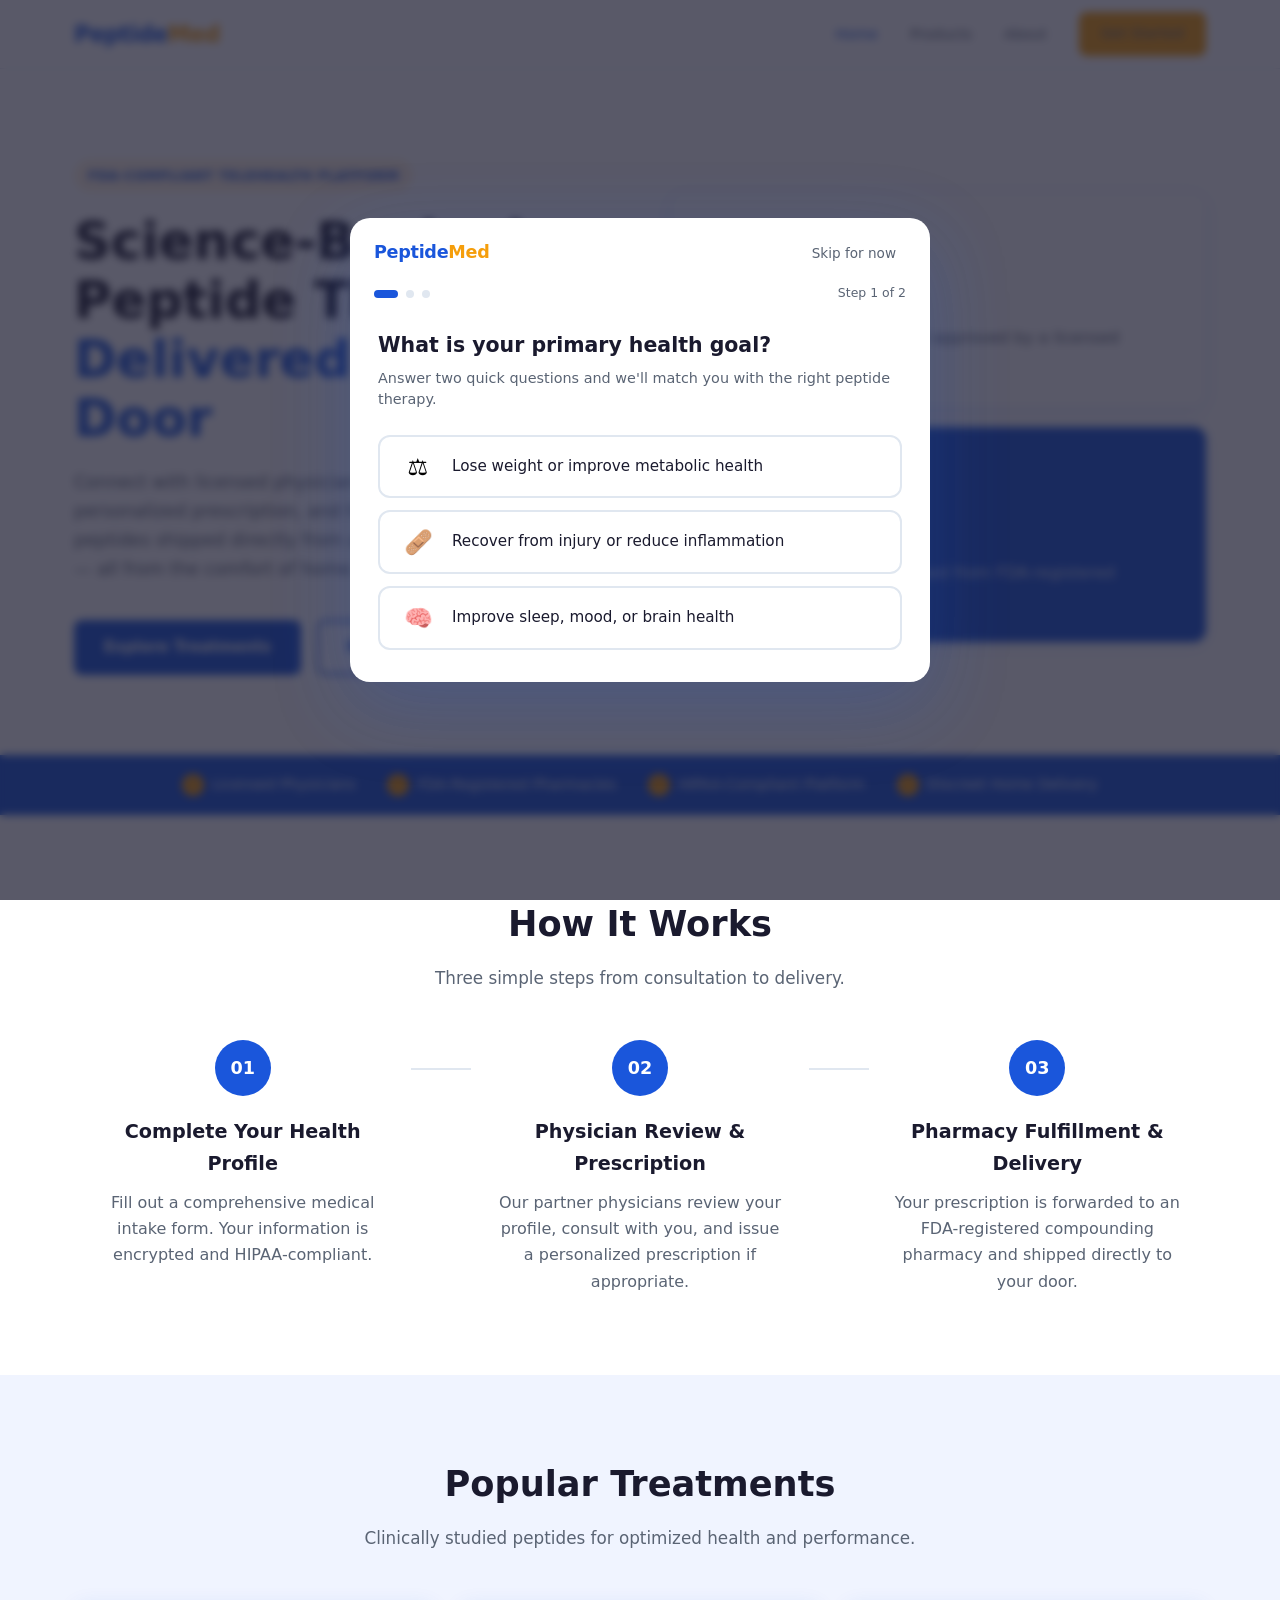
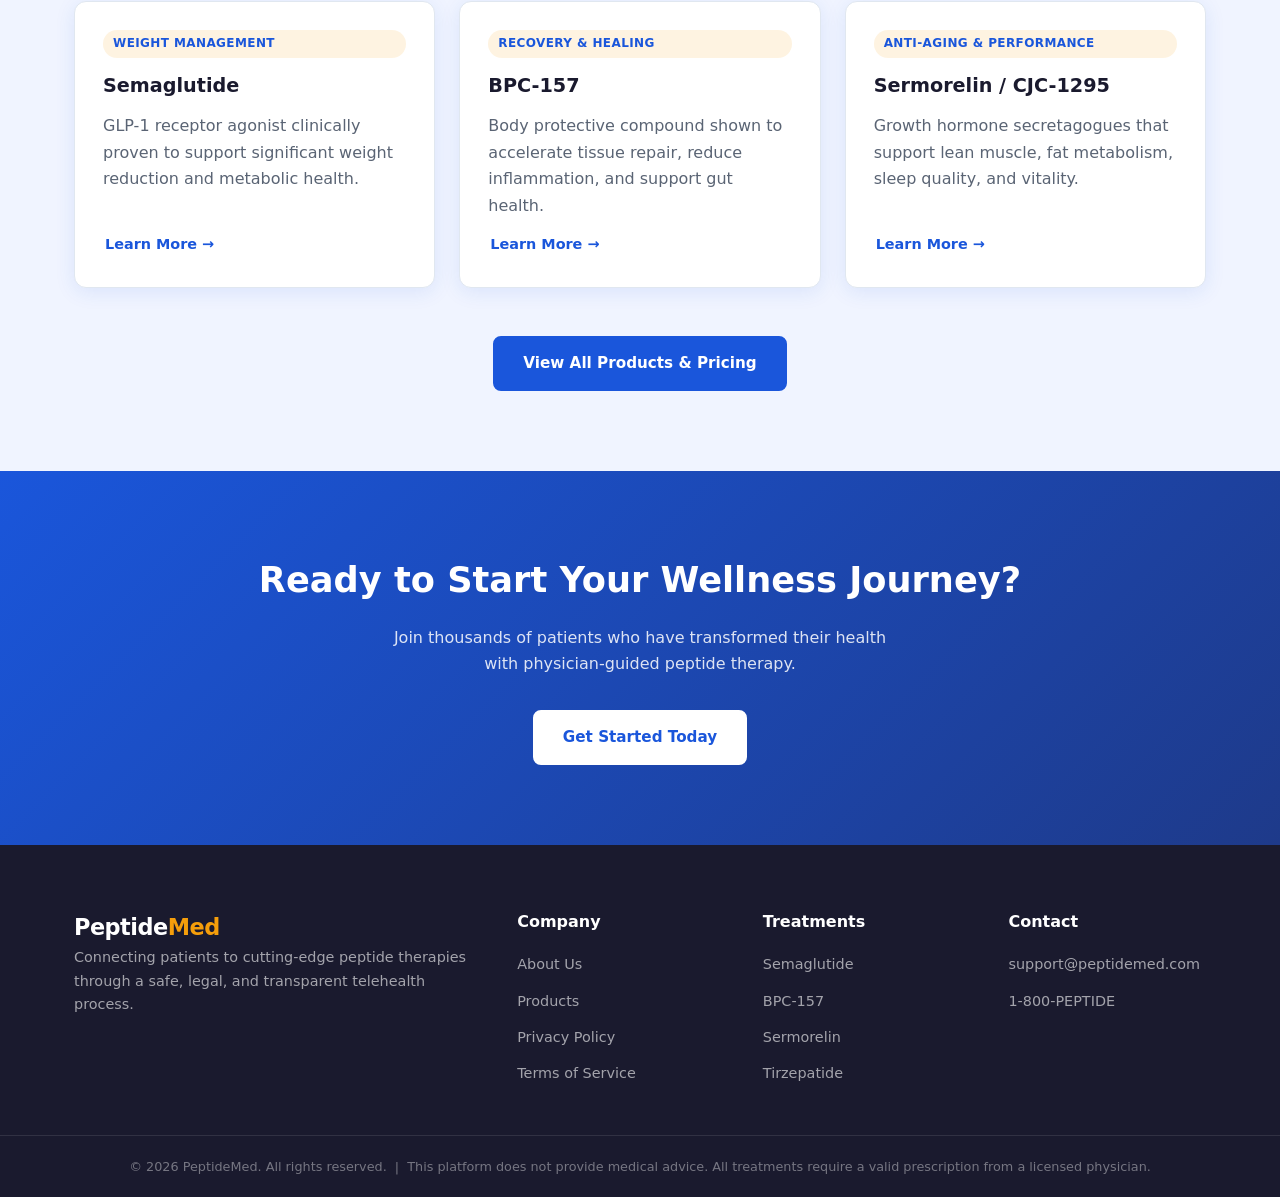
==== index.html @ 068e944d "Initial commit: PeptideMed website with blue/yellow theme, product quiz, and GitHub Pages-ready stru" ====
<!DOCTYPE html>
<html lang="en">
<head>
  <meta charset="UTF-8" />
  <meta name="viewport" content="width=device-width, initial-scale=1.0" />
  <title>PeptideMed — Advanced Telehealth Peptide Therapy</title>
  <link rel="stylesheet" href="css/styles.css" />
</head>
<body>
  <header class="site-header">
    <nav class="navbar">
      <a href="index.html" class="logo">Peptide<span>Med</span></a>
      <ul class="nav-links" id="navLinks">
        <li><a href="index.html" class="active">Home</a></li>
        <li><a href="products.html">Products</a></li>
        <li><a href="about.html">About</a></li>
        <li><a href="#" class="btn-nav">Get Started</a></li>
      </ul>
      <button class="hamburger" id="hamburger">&#9776;</button>
    </nav>
  </header>

  <!-- Hero -->
  <section class="hero">
    <div class="hero-content">
      <span class="hero-badge">FDA-Compliant Telehealth Platform</span>
      <h1>Science-Backed Peptide Therapy, <em>Delivered to Your Door</em></h1>
      <p>Connect with licensed physicians, receive a personalized prescription, and have compounded peptides shipped directly from a certified pharmacy — all from the comfort of home.</p>
      <div class="hero-cta">
        <a href="products.html" class="btn-primary">Explore Treatments</a>
        <a href="about.html" class="btn-secondary">How It Works</a>
      </div>
    </div>
    <div class="hero-visual">
      <div class="hero-card">
        <div class="hero-card-icon">&#9877;</div>
        <h3>Physician-Reviewed</h3>
        <p>Every protocol reviewed and approved by a licensed medical professional.</p>
      </div>
      <div class="hero-card hero-card-alt">
        <div class="hero-card-icon">&#128666;</div>
        <h3>Home Delivery</h3>
        <p>Compounded peptides shipped from FDA-registered pharmacies directly to you.</p>
      </div>
    </div>
  </section>

  <!-- Trust Bar -->
  <section class="trust-bar">
    <div class="container trust-inner">
      <div class="trust-item"><span class="trust-icon">&#10003;</span> Licensed Physicians</div>
      <div class="trust-item"><span class="trust-icon">&#10003;</span> FDA-Registered Pharmacies</div>
      <div class="trust-item"><span class="trust-icon">&#10003;</span> HIPAA-Compliant Platform</div>
      <div class="trust-item"><span class="trust-icon">&#10003;</span> Discreet Home Delivery</div>
    </div>
  </section>

  <!-- How It Works -->
  <section class="section how-it-works">
    <div class="container">
      <h2 class="section-title">How It Works</h2>
      <p class="section-subtitle">Three simple steps from consultation to delivery.</p>
      <div class="steps">
        <div class="step">
          <div class="step-number">01</div>
          <h3>Complete Your Health Profile</h3>
          <p>Fill out a comprehensive medical intake form. Your information is encrypted and HIPAA-compliant.</p>
        </div>
        <div class="step-connector"></div>
        <div class="step">
          <div class="step-number">02</div>
          <h3>Physician Review &amp; Prescription</h3>
          <p>Our partner physicians review your profile, consult with you, and issue a personalized prescription if appropriate.</p>
        </div>
        <div class="step-connector"></div>
        <div class="step">
          <div class="step-number">03</div>
          <h3>Pharmacy Fulfillment &amp; Delivery</h3>
          <p>Your prescription is forwarded to an FDA-registered compounding pharmacy and shipped directly to your door.</p>
        </div>
      </div>
    </div>
  </section>

  <!-- Featured Products -->
  <section class="section featured-products bg-light">
    <div class="container">
      <h2 class="section-title">Popular Treatments</h2>
      <p class="section-subtitle">Clinically studied peptides for optimized health and performance.</p>
      <div class="product-grid">
        <div class="product-card">
          <div class="product-tag">Weight Management</div>
          <h3>Semaglutide</h3>
          <p>GLP-1 receptor agonist clinically proven to support significant weight reduction and metabolic health.</p>
          <a href="products.html" class="btn-card">Learn More &rarr;</a>
        </div>
        <div class="product-card">
          <div class="product-tag">Recovery &amp; Healing</div>
          <h3>BPC-157</h3>
          <p>Body protective compound shown to accelerate tissue repair, reduce inflammation, and support gut health.</p>
          <a href="products.html" class="btn-card">Learn More &rarr;</a>
        </div>
        <div class="product-card">
          <div class="product-tag">Anti-Aging &amp; Performance</div>
          <h3>Sermorelin / CJC-1295</h3>
          <p>Growth hormone secretagogues that support lean muscle, fat metabolism, sleep quality, and vitality.</p>
          <a href="products.html" class="btn-card">Learn More &rarr;</a>
        </div>
      </div>
      <div class="centered-cta">
        <a href="products.html" class="btn-primary">View All Products &amp; Pricing</a>
      </div>
    </div>
  </section>

  <!-- CTA Banner -->
  <section class="cta-banner">
    <div class="container">
      <h2>Ready to Start Your Wellness Journey?</h2>
      <p>Join thousands of patients who have transformed their health with physician-guided peptide therapy.</p>
      <a href="#" class="btn-primary btn-white">Get Started Today</a>
    </div>
  </section>

  <footer class="site-footer">
    <div class="container footer-inner">
      <div class="footer-brand">
        <a href="index.html" class="logo">Peptide<span>Med</span></a>
        <p>Connecting patients to cutting-edge peptide therapies through a safe, legal, and transparent telehealth process.</p>
      </div>
      <div class="footer-links">
        <h4>Company</h4>
        <ul>
          <li><a href="about.html">About Us</a></li>
          <li><a href="products.html">Products</a></li>
          <li><a href="#">Privacy Policy</a></li>
          <li><a href="#">Terms of Service</a></li>
        </ul>
      </div>
      <div class="footer-links">
        <h4>Treatments</h4>
        <ul>
          <li><a href="products.html">Semaglutide</a></li>
          <li><a href="products.html">BPC-157</a></li>
          <li><a href="products.html">Sermorelin</a></li>
          <li><a href="products.html">Tirzepatide</a></li>
        </ul>
      </div>
      <div class="footer-links">
        <h4>Contact</h4>
        <ul>
          <li><a href="mailto:support@peptidemed.com">support@peptidemed.com</a></li>
          <li><a href="tel:18007378433">1-800-PEPTIDE</a></li>
        </ul>
      </div>
    </div>
    <div class="footer-bottom">
      <p>&copy; 2026 PeptideMed. All rights reserved. &nbsp;|&nbsp; This platform does not provide medical advice. All treatments require a valid prescription from a licensed physician.</p>
    </div>
  </footer>

  <script src="js/main.js"></script>
  <script src="js/quiz.js"></script>
</body>
</html>
---- css/styles.css ----
/* ===========================
   PeptideMed — Global Styles
   =========================== */

/* ---------- Reset & Base ---------- */
*, *::before, *::after { box-sizing: border-box; margin: 0; padding: 0; }

:root {
  --color-primary:   #1a56db;
  --color-primary-dk:#1e3a8a;
  --color-accent:    #f59e0b;
  --color-text:      #1a1a2e;
  --color-text-muted:#5a6474;
  --color-bg:        #ffffff;
  --color-bg-light:  #f0f4ff;
  --color-border:    #e0e7f0;
  --font-sans: 'Segoe UI', system-ui, -apple-system, sans-serif;
  --radius: 12px;
  --shadow: 0 4px 20px rgba(26,86,219,0.10);
  --shadow-lg: 0 8px 40px rgba(26,86,219,0.15);
  --transition: 0.2s ease;
}

html { scroll-behavior: smooth; }

body {
  font-family: var(--font-sans);
  font-size: 16px;
  line-height: 1.65;
  color: var(--color-text);
  background: var(--color-bg);
}

a { color: inherit; text-decoration: none; }
ul { list-style: none; }
img { max-width: 100%; display: block; }

.container {
  max-width: 1180px;
  margin: 0 auto;
  padding: 0 24px;
}

.section { padding: 80px 0; }
.bg-light { background: var(--color-bg-light); }

/* ---------- Typography ---------- */
h1 { font-size: clamp(2rem, 4vw, 3.2rem); font-weight: 800; line-height: 1.15; }
h2 { font-size: clamp(1.5rem, 3vw, 2.2rem); font-weight: 700; }
h3 { font-size: 1.2rem; font-weight: 600; }
h4 { font-size: 1rem; font-weight: 600; }
p  { color: var(--color-text-muted); }

.section-title {
  text-align: center;
  margin-bottom: 12px;
  color: var(--color-text);
}
.section-subtitle {
  text-align: center;
  margin-bottom: 48px;
  font-size: 1.05rem;
  color: var(--color-text-muted);
}

/* ---------- Buttons ---------- */
.btn-primary, .btn-secondary, .btn-nav, .btn-card, .btn-white {
  display: inline-block;
  padding: 13px 28px;
  border-radius: 8px;
  font-weight: 600;
  font-size: 0.95rem;
  transition: all var(--transition);
  cursor: pointer;
  border: 2px solid transparent;
}

.btn-primary {
  background: var(--color-primary);
  color: #fff;
  border-color: var(--color-primary);
}
.btn-primary:hover { background: var(--color-primary-dk); border-color: var(--color-primary-dk); transform: translateY(-1px); box-shadow: var(--shadow); }

.btn-secondary {
  background: transparent;
  color: var(--color-primary);
  border-color: var(--color-primary);
}
.btn-secondary:hover { background: var(--color-primary); color: #fff; transform: translateY(-1px); }

.btn-nav {
  background: var(--color-accent);
  color: var(--color-primary-dk);
  padding: 8px 20px;
  font-size: 0.9rem;
}
.btn-nav:hover { background: var(--color-primary); color: #fff; }

.btn-card {
  color: var(--color-primary);
  font-weight: 600;
  font-size: 0.9rem;
  padding: 0;
}
.btn-card:hover { color: var(--color-accent); }

.btn-white {
  background: #fff;
  color: var(--color-primary);
  border-color: #fff;
}
.btn-white:hover { background: var(--color-accent); border-color: var(--color-accent); }

.centered-cta { text-align: center; margin-top: 48px; }

/* ---------- Navbar ---------- */
.site-header {
  position: sticky;
  top: 0;
  z-index: 100;
  background: rgba(255,255,255,0.96);
  backdrop-filter: blur(8px);
  border-bottom: 1px solid var(--color-border);
}

.navbar {
  max-width: 1180px;
  margin: 0 auto;
  padding: 0 24px;
  height: 68px;
  display: flex;
  align-items: center;
  justify-content: space-between;
}

.logo {
  font-size: 1.4rem;
  font-weight: 800;
  color: var(--color-primary);
  letter-spacing: -0.5px;
}
.logo span { color: var(--color-accent); }

.nav-links {
  display: flex;
  align-items: center;
  gap: 32px;
}
.nav-links a {
  font-size: 0.9rem;
  font-weight: 500;
  color: var(--color-text-muted);
  transition: color var(--transition);
}
.nav-links a:hover, .nav-links a.active { color: var(--color-primary); }

.hamburger {
  display: none;
  background: none;
  border: none;
  font-size: 1.5rem;
  cursor: pointer;
  color: var(--color-primary);
}

/* ---------- Hero ---------- */
.hero {
  display: grid;
  grid-template-columns: 1fr 1fr;
  gap: 60px;
  align-items: center;
  max-width: 1180px;
  margin: 0 auto;
  padding: 90px 24px 80px;
}

.hero-badge {
  display: inline-block;
  background: rgba(245,158,11,0.12);
  color: var(--color-primary);
  font-size: 0.8rem;
  font-weight: 600;
  padding: 6px 14px;
  border-radius: 100px;
  letter-spacing: 0.5px;
  text-transform: uppercase;
  margin-bottom: 20px;
}

.hero-content h1 { color: var(--color-text); margin-bottom: 20px; }
.hero-content h1 em { font-style: normal; color: var(--color-primary); }
.hero-content p { font-size: 1.1rem; margin-bottom: 36px; max-width: 480px; }

.hero-cta { display: flex; gap: 16px; flex-wrap: wrap; }

.hero-visual {
  display: flex;
  flex-direction: column;
  gap: 20px;
}

.hero-card {
  background: #fff;
  border: 1px solid var(--color-border);
  border-radius: var(--radius);
  padding: 28px;
  box-shadow: var(--shadow);
}
.hero-card-alt { background: var(--color-primary); color: #fff; border-color: var(--color-primary); }
.hero-card-alt p { color: rgba(255,255,255,0.8); }
.hero-card-alt h3 { color: #fff; }

.hero-card-icon { font-size: 2rem; margin-bottom: 12px; }
.hero-card h3 { margin-bottom: 8px; }

/* ---------- Trust Bar ---------- */
.trust-bar {
  background: var(--color-primary);
  padding: 18px 0;
}
.trust-inner {
  display: flex;
  flex-wrap: wrap;
  justify-content: center;
  gap: 32px;
}
.trust-item {
  display: flex;
  align-items: center;
  gap: 8px;
  color: #fff;
  font-size: 0.9rem;
  font-weight: 500;
}
.trust-icon {
  background: var(--color-accent);
  color: var(--color-primary-dk);
  border-radius: 50%;
  width: 22px;
  height: 22px;
  display: flex;
  align-items: center;
  justify-content: center;
  font-size: 0.7rem;
  font-weight: 700;
  flex-shrink: 0;
}

/* ---------- Steps ---------- */
.steps {
  display: flex;
  align-items: flex-start;
  gap: 0;
}

.step {
  flex: 1;
  text-align: center;
  padding: 0 24px;
}
.step-number {
  width: 56px;
  height: 56px;
  background: var(--color-primary);
  color: #fff;
  border-radius: 50%;
  display: flex;
  align-items: center;
  justify-content: center;
  font-size: 1.1rem;
  font-weight: 700;
  margin: 0 auto 20px;
}
.step h3 { color: var(--color-text); margin-bottom: 10px; }

.step-connector {
  width: 60px;
  flex-shrink: 0;
  height: 2px;
  background: var(--color-border);
  margin-top: 28px;
}

/* ---------- Product Cards (Homepage) ---------- */
.product-grid {
  display: grid;
  grid-template-columns: repeat(3, 1fr);
  gap: 24px;
}

.product-card {
  background: #fff;
  border: 1px solid var(--color-border);
  border-radius: var(--radius);
  padding: 28px;
  display: flex;
  flex-direction: column;
  gap: 12px;
  box-shadow: var(--shadow);
  transition: transform var(--transition), box-shadow var(--transition);
}
.product-card:hover { transform: translateY(-4px); box-shadow: var(--shadow-lg); }

.product-tag {
  display: inline-block;
  background: rgba(245,158,11,0.12);
  color: var(--color-primary);
  font-size: 0.75rem;
  font-weight: 600;
  padding: 4px 10px;
  border-radius: 100px;
  text-transform: uppercase;
  letter-spacing: 0.4px;
}
.product-card h3 { color: var(--color-text); }
.product-card p { flex: 1; }

/* ---------- Product Detail Cards (Products Page) ---------- */
.page-hero {
  background: linear-gradient(135deg, var(--color-primary) 0%, var(--color-primary-dk) 100%);
  color: #fff;
  padding: 80px 24px;
  text-align: center;
}
.page-hero h1 { color: #fff; margin-bottom: 16px; }
.page-hero p { color: rgba(255,255,255,0.85); max-width: 600px; margin: 0 auto; font-size: 1.1rem; }

.disclaimer-bar {
  background: #fff8e1;
  border-bottom: 1px solid #ffe082;
  padding: 12px 24px;
  font-size: 0.88rem;
  color: #5d4037;
}

.category-title {
  font-size: 1.5rem;
  font-weight: 700;
  color: var(--color-text);
  margin: 56px 0 24px;
  padding-bottom: 12px;
  border-bottom: 2px solid var(--color-border);
}
.category-title:first-child { margin-top: 0; }

.product-detail-grid {
  display: grid;
  grid-template-columns: repeat(2, 1fr);
  gap: 24px;
}

.product-detail-card {
  scroll-margin-top: 88px;
  background: #fff;
  border: 1px solid var(--color-border);
  border-radius: var(--radius);
  padding: 32px;
  box-shadow: var(--shadow);
  display: flex;
  flex-direction: column;
  gap: 16px;
  transition: transform var(--transition), box-shadow var(--transition);
}
.product-detail-card:hover { transform: translateY(-3px); box-shadow: var(--shadow-lg); }

.product-detail-header {
  display: flex;
  justify-content: space-between;
  align-items: flex-start;
  gap: 16px;
}
.product-detail-header h3 { color: var(--color-text); font-size: 1.35rem; margin-top: 6px; }

.product-pricing { text-align: right; flex-shrink: 0; }
.price-from { display: block; font-size: 0.75rem; color: var(--color-text-muted); margin-bottom: 2px; }
.price { font-size: 1.8rem; font-weight: 800; color: var(--color-primary); }
.price-period { font-size: 0.9rem; font-weight: 500; color: var(--color-text-muted); }

.product-benefits {
  list-style: none;
  display: flex;
  flex-direction: column;
  gap: 6px;
}
.product-benefits li {
  color: var(--color-text-muted);
  font-size: 0.92rem;
  padding-left: 20px;
  position: relative;
}
.product-benefits li::before {
  content: '✓';
  position: absolute;
  left: 0;
  color: var(--color-accent);
  font-weight: 700;
}

.product-note {
  background: var(--color-bg-light);
  border-left: 3px solid var(--color-accent);
  padding: 10px 14px;
  font-size: 0.85rem;
  color: var(--color-text-muted);
  border-radius: 0 6px 6px 0;
}

/* ---------- CTA Banner ---------- */
.cta-banner {
  background: linear-gradient(135deg, var(--color-primary) 0%, var(--color-primary-dk) 100%);
  padding: 80px 24px;
  text-align: center;
}
.cta-banner h2 { color: #fff; margin-bottom: 16px; }
.cta-banner p  { color: rgba(255,255,255,0.85); max-width: 520px; margin: 0 auto 32px; }

/* ---------- About Page ---------- */
.about-split {
  display: grid;
  grid-template-columns: 1fr 1fr;
  gap: 64px;
  align-items: center;
}
.about-text h2 { color: var(--color-text); margin-bottom: 20px; }
.about-text p { margin-bottom: 16px; }

.about-visual {
  display: grid;
  grid-template-columns: 1fr 1fr;
  gap: 16px;
}
.stat-card {
  background: var(--color-primary);
  color: #fff;
  border-radius: var(--radius);
  padding: 28px 20px;
  text-align: center;
  display: flex;
  flex-direction: column;
  gap: 6px;
}
.stat-card:last-child { grid-column: span 2; }
.stat-number { font-size: 2.4rem; font-weight: 800; color: var(--color-accent); }
.stat-label  { font-size: 0.85rem; color: rgba(255,255,255,0.8); font-weight: 500; }

.process-flow {
  display: flex;
  align-items: flex-start;
  gap: 0;
  flex-wrap: wrap;
}
.process-step {
  flex: 1;
  min-width: 200px;
  text-align: center;
  padding: 0 20px;
}
.process-icon {
  font-size: 2.4rem;
  margin-bottom: 16px;
  display: block;
}
.process-step h3 { color: var(--color-text); margin-bottom: 10px; }
.process-arrow {
  font-size: 1.5rem;
  color: var(--color-accent);
  margin-top: 40px;
  flex-shrink: 0;
}

.partner-grid {
  display: grid;
  grid-template-columns: 1fr 1fr;
  gap: 24px;
}
.partner-card {
  background: #fff;
  border: 1px solid var(--color-border);
  border-radius: var(--radius);
  padding: 36px;
  box-shadow: var(--shadow);
}
.partner-icon { font-size: 2.5rem; margin-bottom: 16px; display: block; }
.partner-card h3 { color: var(--color-text); margin-bottom: 12px; }
.partner-card p  { margin-bottom: 20px; }
.partner-features {
  display: flex;
  flex-direction: column;
  gap: 6px;
}
.partner-features li {
  font-size: 0.9rem;
  color: var(--color-text-muted);
  padding-left: 20px;
  position: relative;
}
.partner-features li::before {
  content: '✓';
  position: absolute;
  left: 0;
  color: var(--color-accent);
  font-weight: 700;
}

.compliance-grid {
  display: grid;
  grid-template-columns: repeat(2, 1fr);
  gap: 24px;
}
.compliance-item {
  background: #fff;
  border: 1px solid var(--color-border);
  border-radius: var(--radius);
  padding: 28px;
  box-shadow: var(--shadow);
}
.compliance-item h4 { color: var(--color-primary); margin-bottom: 10px; font-size: 1.05rem; }

/* ---------- Pending Review Styles ---------- */
.review-badge {
  display: inline-block;
  font-size: 0.72rem;
  font-weight: 700;
  text-transform: uppercase;
  letter-spacing: 0.04em;
  background: rgba(255,152,0,0.14);
  color: #e65100;
  border: 1px solid rgba(255,152,0,0.35);
  border-radius: 4px;
  padding: 3px 8px;
  vertical-align: middle;
  margin-left: 10px;
}

.category-note {
  font-size: 0.9rem;
  color: var(--color-text-muted);
  margin: -12px 0 24px;
  max-width: 700px;
}

.product-detail-card.pending {
  border-color: rgba(255,152,0,0.3);
  background: #fffdf8;
}
.product-detail-card.pending .product-tag {
  background: rgba(255,152,0,0.12);
  color: #b45309;
}
.product-detail-card.pending .btn-primary {
  background: #f59e0b;
}
.product-detail-card.pending .btn-primary:hover {
  background: #d97706;
}

/* ---------- Quiz Modal ---------- */
.quiz-overlay {
  position: fixed;
  inset: 0;
  background: rgba(26, 26, 46, 0.72);
  backdrop-filter: blur(4px);
  z-index: 1000;
  display: flex;
  align-items: center;
  justify-content: center;
  padding: 24px;
  animation: quizFadeIn 0.3s ease;
}
.quiz-overlay.closing { animation: quizFadeOut 0.25s ease forwards; }

@keyframes quizFadeIn  { from { opacity: 0; } to { opacity: 1; } }
@keyframes quizFadeOut { from { opacity: 1; } to { opacity: 0; } }

.quiz-modal {
  background: #fff;
  border-radius: 20px;
  width: 100%;
  max-width: 580px;
  max-height: 90vh;
  overflow-y: auto;
  box-shadow: 0 24px 80px rgba(26,86,219,0.22);
  animation: quizSlideUp 0.35s ease;
}
@keyframes quizSlideUp {
  from { transform: translateY(28px); opacity: 0; }
  to   { transform: translateY(0);    opacity: 1; }
}

.quiz-top {
  display: flex;
  align-items: center;
  justify-content: space-between;
  padding: 20px 24px 0;
}
.quiz-logo { font-size: 1.1rem; font-weight: 800; color: var(--color-primary); letter-spacing: -0.3px; }
.quiz-logo span { color: var(--color-accent); }

.quiz-skip {
  background: none;
  border: none;
  font-size: 0.85rem;
  color: var(--color-text-muted);
  cursor: pointer;
  padding: 6px 10px;
  border-radius: 6px;
  transition: background var(--transition);
  font-family: inherit;
}
.quiz-skip:hover { background: var(--color-bg-light); }

.quiz-progress {
  display: flex;
  align-items: center;
  gap: 8px;
  padding: 16px 24px 0;
}
.quiz-dot {
  width: 8px; height: 8px;
  border-radius: 50%;
  background: var(--color-border);
  transition: all 0.25s;
  flex-shrink: 0;
}
.quiz-dot.active { background: var(--color-primary); width: 24px; border-radius: 4px; }
.quiz-dot.done   { background: var(--color-accent); }
.quiz-step-label { font-size: 0.78rem; color: var(--color-text-muted); margin-left: auto; font-weight: 500; }

.quiz-body { padding: 28px 28px 32px; }
.quiz-question-text { font-size: 1.28rem; font-weight: 700; color: var(--color-text); margin-bottom: 8px; line-height: 1.35; }
.quiz-question-sub  { font-size: 0.9rem; color: var(--color-text-muted); margin-bottom: 24px; line-height: 1.5; }

.quiz-options { display: flex; flex-direction: column; gap: 12px; }

.quiz-option {
  display: flex;
  align-items: center;
  gap: 16px;
  padding: 16px 20px;
  border: 2px solid var(--color-border);
  border-radius: 12px;
  cursor: pointer;
  transition: border-color var(--transition), background var(--transition), box-shadow var(--transition);
  background: #fff;
  text-align: left;
  width: 100%;
  font-family: inherit;
}
.quiz-option:hover    { border-color: var(--color-primary); background: rgba(26,86,219,0.03); }
.quiz-option.selected { border-color: var(--color-primary); background: rgba(26,86,219,0.06); box-shadow: 0 0 0 3px rgba(26,86,219,0.12); }
.quiz-option-icon  { font-size: 1.45rem; flex-shrink: 0; width: 36px; text-align: center; }
.quiz-option-label { font-size: 0.95rem; font-weight: 500; color: var(--color-text); line-height: 1.4; }

.quiz-result { padding: 32px 28px; text-align: center; }
.quiz-result-label { font-size: 0.75rem; font-weight: 700; text-transform: uppercase; letter-spacing: 0.8px; color: var(--color-text-muted); margin-bottom: 12px; }
.quiz-result-icon  { font-size: 3rem; margin-bottom: 12px; }
.quiz-result-badge {
  display: inline-block;
  background: rgba(245,158,11,0.14);
  color: var(--color-primary-dk);
  font-size: 0.8rem; font-weight: 600;
  padding: 5px 14px;
  border-radius: 100px;
  margin-bottom: 14px;
}
.quiz-result-name { font-size: 2rem; font-weight: 800; color: var(--color-text); margin-bottom: 14px; }
.quiz-result-desc {
  font-size: 0.95rem;
  color: var(--color-text-muted);
  line-height: 1.65;
  margin-bottom: 24px;
  max-width: 440px;
  margin-left: auto; margin-right: auto;
}
.quiz-result-pending {
  background: #fff8e1;
  border: 1px solid #ffe082;
  border-radius: 8px;
  padding: 10px 16px;
  font-size: 0.83rem;
  color: #795548;
  margin-bottom: 24px;
  text-align: left;
}
.quiz-result-actions { display: flex; flex-direction: column; gap: 12px; align-items: center; }
.quiz-result-actions .btn-primary { width: 100%; max-width: 320px; text-align: center; }

.quiz-retake {
  background: none; border: none;
  font-size: 0.85rem; color: var(--color-text-muted);
  cursor: pointer; font-family: inherit; padding: 4px 8px;
  text-decoration: underline; text-decoration-color: transparent;
  transition: color var(--transition), text-decoration-color var(--transition);
}
.quiz-retake:hover { color: var(--color-primary); text-decoration-color: var(--color-primary); }

@media (max-width: 480px) {
  .quiz-modal { border-radius: 16px; }
  .quiz-body  { padding: 20px 20px 24px; }
  .quiz-result { padding: 24px 20px; }
  .quiz-question-text { font-size: 1.12rem; }
  .quiz-result-name   { font-size: 1.6rem; }
}

/* ---------- Footer ---------- */
.site-footer { background: var(--color-text); color: #fff; }
.footer-inner {
  display: grid;
  grid-template-columns: 2fr 1fr 1fr 1fr;
  gap: 48px;
  padding: 64px 24px 48px;
}
.footer-brand .logo { color: #fff; margin-bottom: 16px; }
.footer-brand p { color: rgba(255,255,255,0.6); font-size: 0.9rem; }

.footer-links h4 { color: #fff; margin-bottom: 16px; }
.footer-links ul { display: flex; flex-direction: column; gap: 10px; }
.footer-links a { color: rgba(255,255,255,0.6); font-size: 0.9rem; transition: color var(--transition); }
.footer-links a:hover { color: var(--color-accent); }

.footer-bottom {
  border-top: 1px solid rgba(255,255,255,0.1);
  padding: 20px 24px;
  text-align: center;
}
.footer-bottom p { font-size: 0.8rem; color: rgba(255,255,255,0.4); }

/* ---------- Responsive ---------- */
@media (max-width: 900px) {
  .hero { grid-template-columns: 1fr; gap: 40px; }
  .hero-visual { flex-direction: row; }
  .steps { flex-direction: column; align-items: center; }
  .step-connector { width: 2px; height: 40px; margin: 0 auto; }
  .product-grid { grid-template-columns: 1fr; }
  .product-detail-grid { grid-template-columns: 1fr; }
  .about-split { grid-template-columns: 1fr; }
  .about-visual { grid-template-columns: repeat(3, 1fr); }
  .stat-card:last-child { grid-column: auto; }
  .partner-grid { grid-template-columns: 1fr; }
  .compliance-grid { grid-template-columns: 1fr; }
  .process-flow { flex-direction: column; align-items: center; }
  .process-arrow { transform: rotate(90deg); margin: 8px 0; }
  .footer-inner { grid-template-columns: 1fr 1fr; }
}

@media (max-width: 640px) {
  .nav-links { display: none; flex-direction: column; position: absolute; top: 68px; left: 0; right: 0; background: #fff; border-bottom: 1px solid var(--color-border); padding: 24px; gap: 20px; }
  .nav-links.open { display: flex; }
  .hamburger { display: block; }
  .hero { padding: 60px 24px 48px; }
  .hero-visual { flex-direction: column; }
  .about-visual { grid-template-columns: 1fr 1fr; }
  .footer-inner { grid-template-columns: 1fr; gap: 32px; padding: 40px 24px 32px; }
  .product-detail-header { flex-direction: column; }
  .product-pricing { text-align: left; }
}
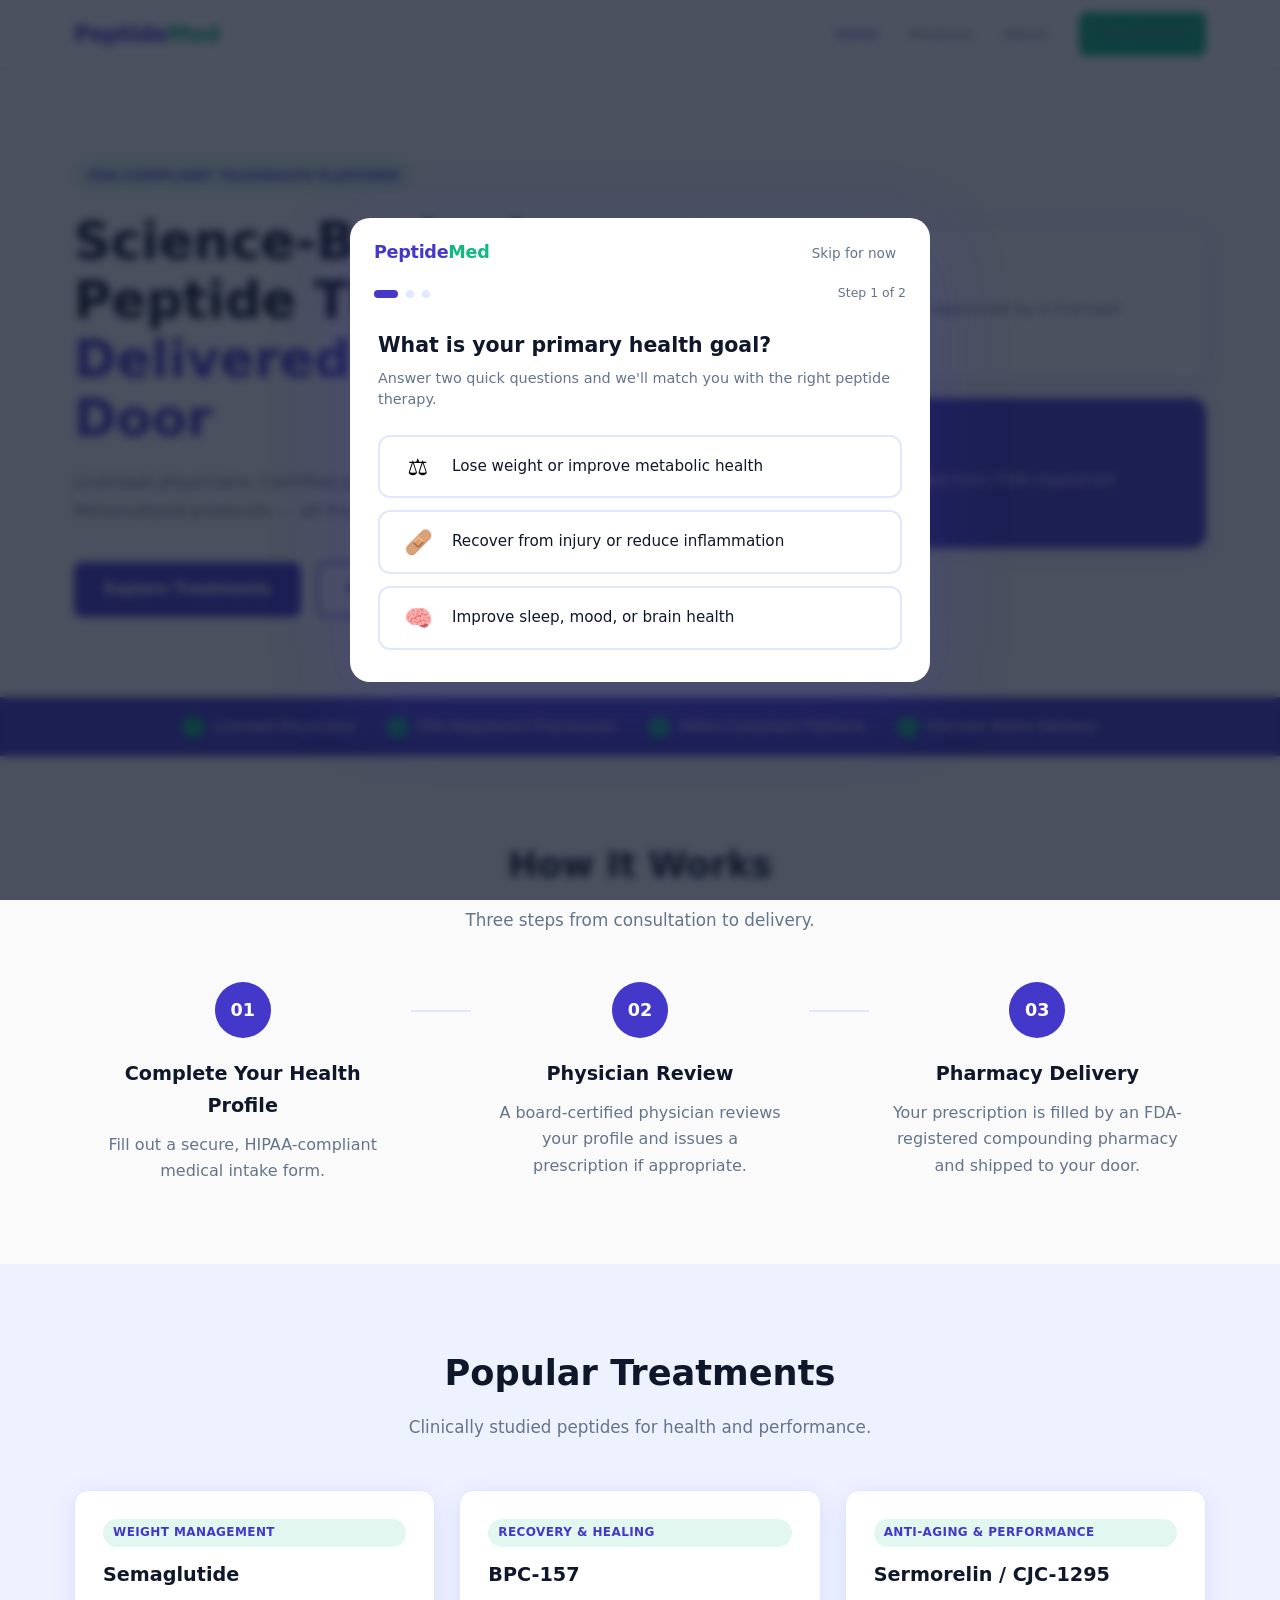
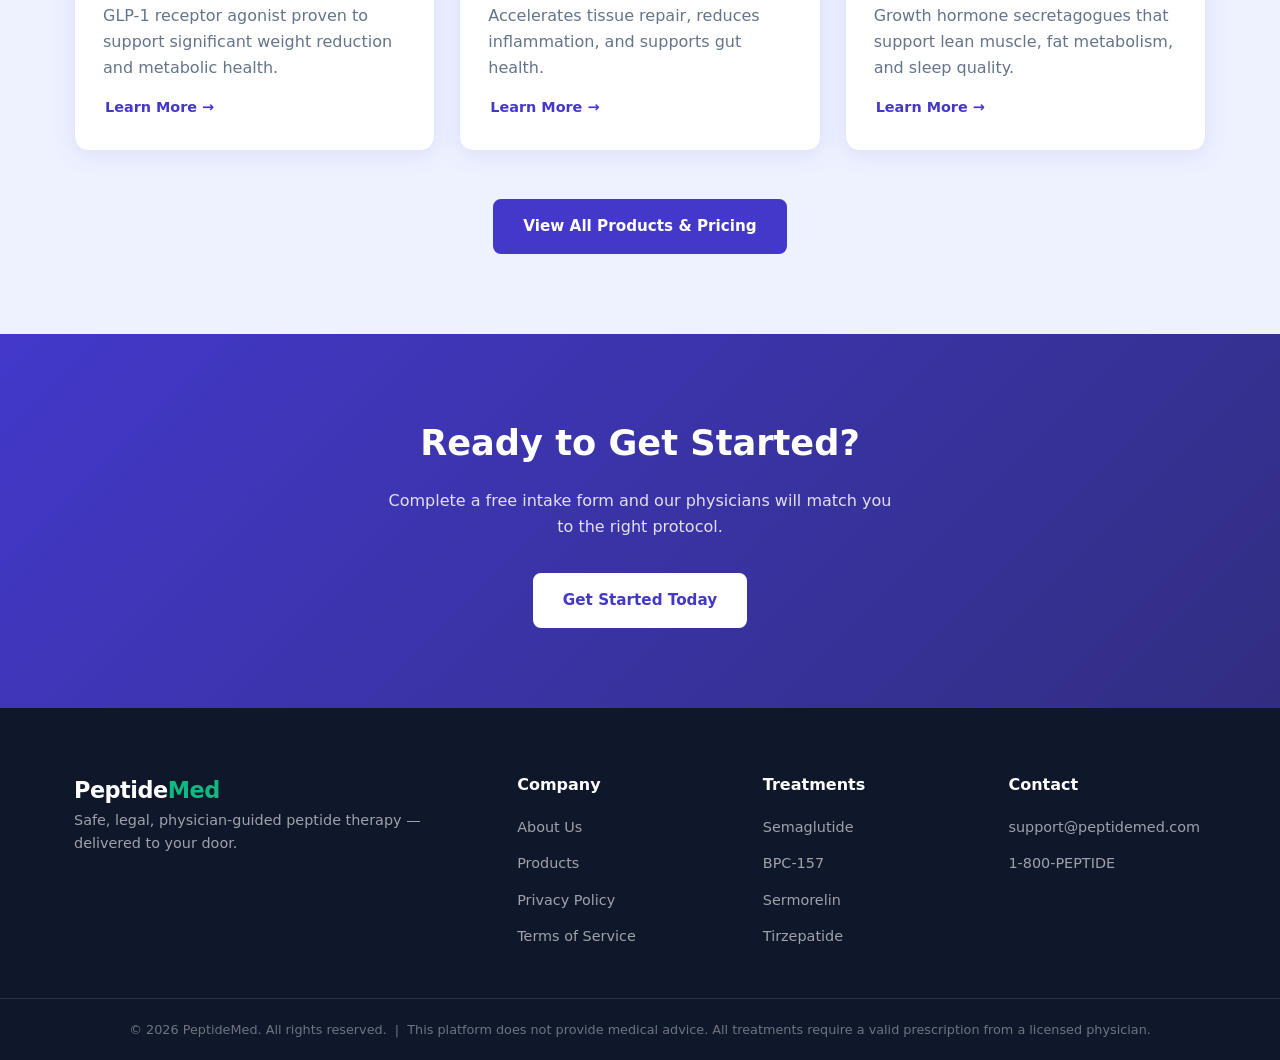
==== commit 1f5bde92: "Remove emojis and tighten copy across all pages Co-Authored-By: Claude Sonnet 4.6 <noreply@anthropic" ====
--- a/index.html
+++ b/index.html
@@ -25,7 +25,7 @@
     <div class="hero-content">
       <span class="hero-badge">FDA-Compliant Telehealth Platform</span>
       <h1>Science-Backed Peptide Therapy, <em>Delivered to Your Door</em></h1>
-      <p>Connect with licensed physicians, receive a personalized prescription, and have compounded peptides shipped directly from a certified pharmacy — all from the comfort of home.</p>
+      <p>Licensed physicians. Certified pharmacies. Personalized protocols — all from home.</p>
       <div class="hero-cta">
         <a href="products.html" class="btn-primary">Explore Treatments</a>
         <a href="about.html" class="btn-secondary">How It Works</a>
@@ -33,12 +33,10 @@
     </div>
     <div class="hero-visual">
       <div class="hero-card">
-        <div class="hero-card-icon">&#9877;</div>
         <h3>Physician-Reviewed</h3>
         <p>Every protocol reviewed and approved by a licensed medical professional.</p>
       </div>
       <div class="hero-card hero-card-alt">
-        <div class="hero-card-icon">&#128666;</div>
         <h3>Home Delivery</h3>
         <p>Compounded peptides shipped from FDA-registered pharmacies directly to you.</p>
       </div>
@@ -59,24 +57,24 @@
   <section class="section how-it-works">
     <div class="container">
       <h2 class="section-title">How It Works</h2>
-      <p class="section-subtitle">Three simple steps from consultation to delivery.</p>
+      <p class="section-subtitle">Three steps from consultation to delivery.</p>
       <div class="steps">
         <div class="step">
           <div class="step-number">01</div>
           <h3>Complete Your Health Profile</h3>
-          <p>Fill out a comprehensive medical intake form. Your information is encrypted and HIPAA-compliant.</p>
+          <p>Fill out a secure, HIPAA-compliant medical intake form.</p>
         </div>
         <div class="step-connector"></div>
         <div class="step">
           <div class="step-number">02</div>
-          <h3>Physician Review &amp; Prescription</h3>
-          <p>Our partner physicians review your profile, consult with you, and issue a personalized prescription if appropriate.</p>
+          <h3>Physician Review</h3>
+          <p>A board-certified physician reviews your profile and issues a prescription if appropriate.</p>
         </div>
         <div class="step-connector"></div>
         <div class="step">
           <div class="step-number">03</div>
-          <h3>Pharmacy Fulfillment &amp; Delivery</h3>
-          <p>Your prescription is forwarded to an FDA-registered compounding pharmacy and shipped directly to your door.</p>
+          <h3>Pharmacy Delivery</h3>
+          <p>Your prescription is filled by an FDA-registered compounding pharmacy and shipped to your door.</p>
         </div>
       </div>
     </div>
@@ -86,24 +84,24 @@
   <section class="section featured-products bg-light">
     <div class="container">
       <h2 class="section-title">Popular Treatments</h2>
-      <p class="section-subtitle">Clinically studied peptides for optimized health and performance.</p>
+      <p class="section-subtitle">Clinically studied peptides for health and performance.</p>
       <div class="product-grid">
         <div class="product-card">
           <div class="product-tag">Weight Management</div>
           <h3>Semaglutide</h3>
-          <p>GLP-1 receptor agonist clinically proven to support significant weight reduction and metabolic health.</p>
+          <p>GLP-1 receptor agonist proven to support significant weight reduction and metabolic health.</p>
           <a href="products.html" class="btn-card">Learn More &rarr;</a>
         </div>
         <div class="product-card">
           <div class="product-tag">Recovery &amp; Healing</div>
           <h3>BPC-157</h3>
-          <p>Body protective compound shown to accelerate tissue repair, reduce inflammation, and support gut health.</p>
+          <p>Accelerates tissue repair, reduces inflammation, and supports gut health.</p>
           <a href="products.html" class="btn-card">Learn More &rarr;</a>
         </div>
         <div class="product-card">
           <div class="product-tag">Anti-Aging &amp; Performance</div>
           <h3>Sermorelin / CJC-1295</h3>
-          <p>Growth hormone secretagogues that support lean muscle, fat metabolism, sleep quality, and vitality.</p>
+          <p>Growth hormone secretagogues that support lean muscle, fat metabolism, and sleep quality.</p>
           <a href="products.html" class="btn-card">Learn More &rarr;</a>
         </div>
       </div>
@@ -116,8 +114,8 @@
   <!-- CTA Banner -->
   <section class="cta-banner">
     <div class="container">
-      <h2>Ready to Start Your Wellness Journey?</h2>
-      <p>Join thousands of patients who have transformed their health with physician-guided peptide therapy.</p>
+      <h2>Ready to Get Started?</h2>
+      <p>Complete a free intake form and our physicians will match you to the right protocol.</p>
       <a href="#" class="btn-primary btn-white">Get Started Today</a>
     </div>
   </section>
@@ -126,7 +124,7 @@
     <div class="container footer-inner">
       <div class="footer-brand">
         <a href="index.html" class="logo">Peptide<span>Med</span></a>
-        <p>Connecting patients to cutting-edge peptide therapies through a safe, legal, and transparent telehealth process.</p>
+        <p>Safe, legal, physician-guided peptide therapy — delivered to your door.</p>
       </div>
       <div class="footer-links">
         <h4>Company</h4>
--- a/css/styles.css
+++ b/css/styles.css
@@ -6,18 +6,18 @@
 *, *::before, *::after { box-sizing: border-box; margin: 0; padding: 0; }
 
 :root {
-  --color-primary:   #1a56db;
-  --color-primary-dk:#1e3a8a;
-  --color-accent:    #f59e0b;
-  --color-text:      #1a1a2e;
-  --color-text-muted:#5a6474;
-  --color-bg:        #ffffff;
-  --color-bg-light:  #f0f4ff;
-  --color-border:    #e0e7f0;
+  --color-primary:   #4338ca;
+  --color-primary-dk:#312e81;
+  --color-accent:    #10b981;
+  --color-text:      #0f172a;
+  --color-text-muted:#64748b;
+  --color-bg:        #fafafa;
+  --color-bg-light:  #eef2ff;
+  --color-border:    #e0e7ff;
   --font-sans: 'Segoe UI', system-ui, -apple-system, sans-serif;
-  --radius: 12px;
-  --shadow: 0 4px 20px rgba(26,86,219,0.10);
-  --shadow-lg: 0 8px 40px rgba(26,86,219,0.15);
+  --radius: 14px;
+  --shadow: 0 4px 24px rgba(67,56,202,0.10);
+  --shadow-lg: 0 8px 40px rgba(67,56,202,0.18);
   --transition: 0.2s ease;
 }
 
@@ -177,7 +177,7 @@
 
 .hero-badge {
   display: inline-block;
-  background: rgba(245,158,11,0.12);
+  background: rgba(16,185,129,0.12);
   color: var(--color-primary);
   font-size: 0.8rem;
   font-weight: 600;
@@ -304,7 +304,7 @@
 
 .product-tag {
   display: inline-block;
-  background: rgba(245,158,11,0.12);
+  background: rgba(16,185,129,0.12);
   color: var(--color-primary);
   font-size: 0.75rem;
   font-weight: 600;
@@ -360,7 +360,18 @@
   display: flex;
   flex-direction: column;
   gap: 16px;
+  overflow: hidden;
   transition: transform var(--transition), box-shadow var(--transition);
+}
+
+.product-detail-img {
+  width: calc(100% + 64px);
+  max-width: calc(100% + 64px);
+  height: 220px;
+  object-fit: cover;
+  display: block;
+  margin: -32px -32px 0;
+  border-radius: 0;
 }
 .product-detail-card:hover { transform: translateY(-3px); box-shadow: var(--shadow-lg); }
 
@@ -549,17 +560,17 @@
   color: #b45309;
 }
 .product-detail-card.pending .btn-primary {
-  background: #f59e0b;
+  background: #059669;
 }
 .product-detail-card.pending .btn-primary:hover {
-  background: #d97706;
+  background: #047857;
 }
 
 /* ---------- Quiz Modal ---------- */
 .quiz-overlay {
   position: fixed;
   inset: 0;
-  background: rgba(26, 26, 46, 0.72);
+  background: rgba(15, 23, 42, 0.75);
   backdrop-filter: blur(4px);
   z-index: 1000;
   display: flex;
@@ -580,7 +591,7 @@
   max-width: 580px;
   max-height: 90vh;
   overflow-y: auto;
-  box-shadow: 0 24px 80px rgba(26,86,219,0.22);
+  box-shadow: 0 24px 80px rgba(67,56,202,0.22);
   animation: quizSlideUp 0.35s ease;
 }
 @keyframes quizSlideUp {
@@ -647,8 +658,8 @@
   width: 100%;
   font-family: inherit;
 }
-.quiz-option:hover    { border-color: var(--color-primary); background: rgba(26,86,219,0.03); }
-.quiz-option.selected { border-color: var(--color-primary); background: rgba(26,86,219,0.06); box-shadow: 0 0 0 3px rgba(26,86,219,0.12); }
+.quiz-option:hover    { border-color: var(--color-primary); background: rgba(67,56,202,0.03); }
+.quiz-option.selected { border-color: var(--color-primary); background: rgba(67,56,202,0.06); box-shadow: 0 0 0 3px rgba(67,56,202,0.12); }
 .quiz-option-icon  { font-size: 1.45rem; flex-shrink: 0; width: 36px; text-align: center; }
 .quiz-option-label { font-size: 0.95rem; font-weight: 500; color: var(--color-text); line-height: 1.4; }
 
@@ -657,7 +668,7 @@
 .quiz-result-icon  { font-size: 3rem; margin-bottom: 12px; }
 .quiz-result-badge {
   display: inline-block;
-  background: rgba(245,158,11,0.14);
+  background: rgba(16,185,129,0.14);
   color: var(--color-primary-dk);
   font-size: 0.8rem; font-weight: 600;
   padding: 5px 14px;
